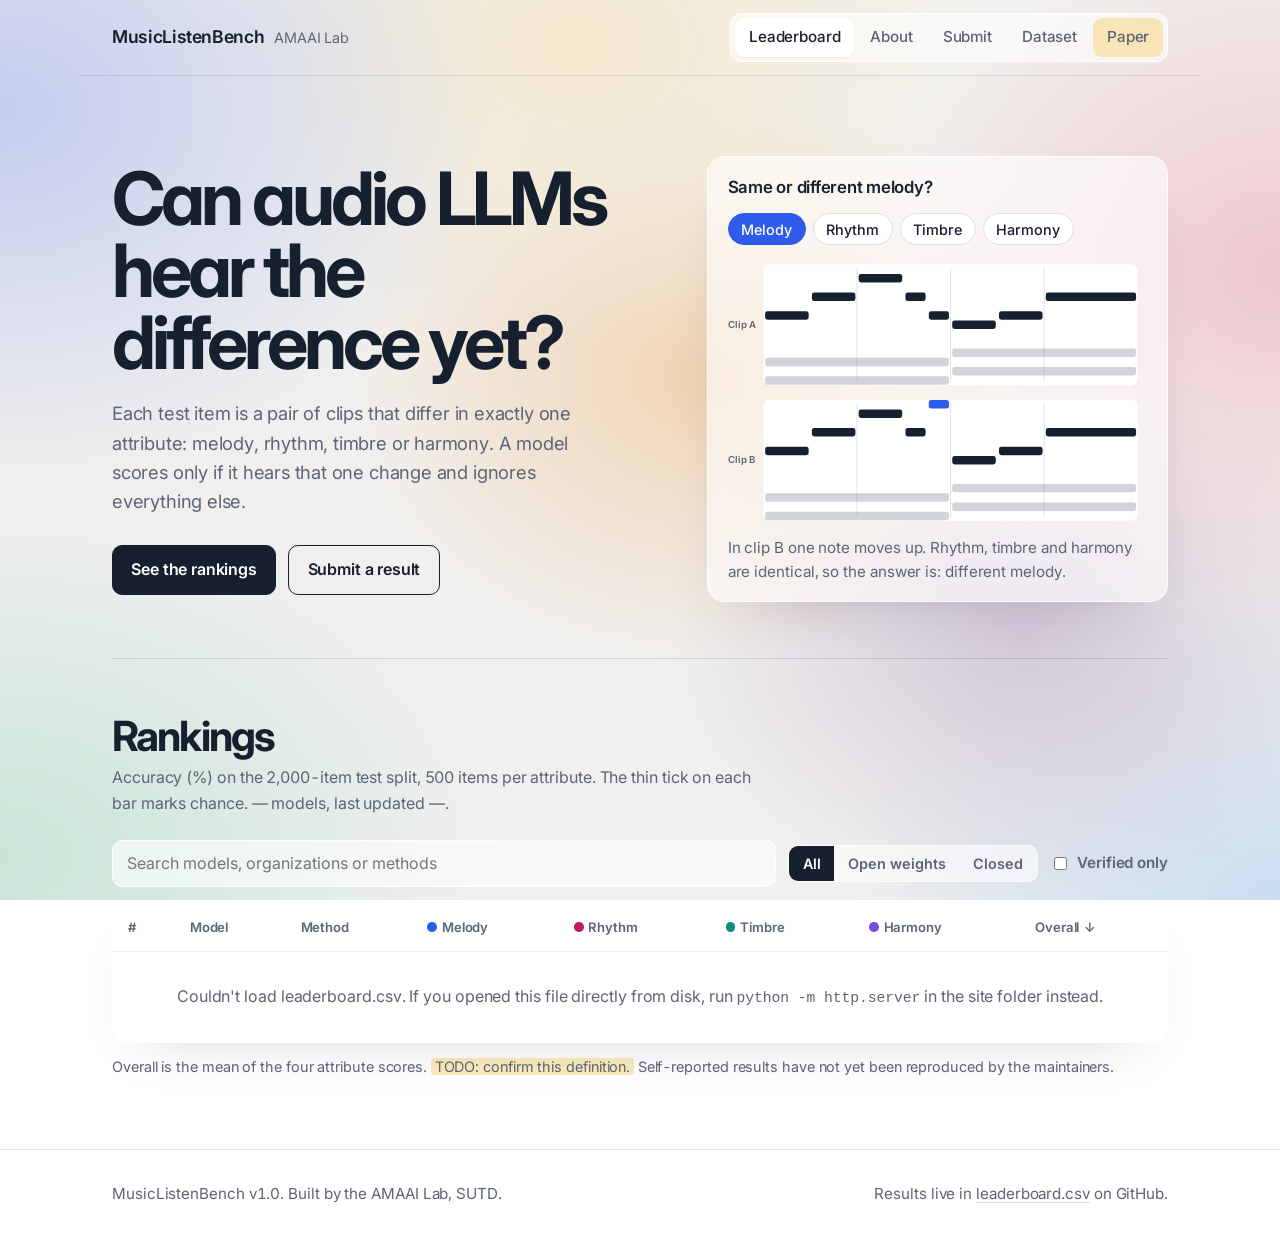
==== site/index.html @ 02675509 "init" ====
<!doctype html>
<html lang="en">
<head>
<title>MusicListenBench leaderboard: can audio LLMs hear the difference yet?</title>
<meta name="description" content="Leaderboard for MusicListenBench, a same-or-different listening benchmark for audio LLMs across melody, rhythm, timbre and harmony.">
<meta charset="utf-8">
<meta name="viewport" content="width=device-width, initial-scale=1">
<link rel="preconnect" href="https://fonts.googleapis.com">
<link rel="preconnect" href="https://fonts.gstatic.com" crossorigin>
<link href="https://fonts.googleapis.com/css2?family=Inter:opsz,wght@14..32,400;14..32,500;14..32,600;14..32,700&family=JetBrains+Mono:wght@400;500&display=swap" rel="stylesheet">
<link rel="stylesheet" href="assets/style.css">
<link rel="icon" href="data:image/svg+xml,<svg xmlns=%22http://www.w3.org/2000/svg%22 viewBox=%220 0 100 100%22><text y=%22.9em%22 font-size=%2290%22>🎧</text></svg>">
</head>
<body>
<a class="skip" href="#main">Skip to content</a>
<header class="site-head"><div class="wrap">
  <a class="brand" href="index.html"><b>MusicListenBench</b><span>AMAAI Lab</span></a>
  <nav class="nav" aria-label="Main">
    <a href="index.html" aria-current="page">Leaderboard</a>
    <a href="about.html" >About</a>
    <a href="submit.html" >Submit</a>
    <a data-link="datasetUrl" href="#">Dataset</a>
    <a data-link="paperUrl" href="#">Paper</a>
  </nav>
</div></header>
<main id="main" class="wrap">
  <div class="hero">
    <div>
      <h1>Can audio LLMs hear the difference yet?</h1>
      <p class="lede">Each test item is a pair of clips that differ in exactly one attribute: melody, rhythm, timbre or harmony. A model scores only if it hears that one change and ignores everything else.</p>
      <div class="actions">
        <a class="btn primary" href="#rankings">See the rankings</a>
        <a class="btn" href="submit.html">Submit a result</a>
      </div>
    </div>
    <figure class="pair" id="pair" aria-label="Example test item: two clips drawn as piano rolls">
      <p class="pair-q">Same or different melody?</p>
      <div class="aspects" role="group" aria-label="Choose which attribute clip B changes">
        <button type="button" data-aspect="melody" style="--c:var(--melody)">Melody</button>
        <button type="button" data-aspect="rhythm" style="--c:var(--rhythm)">Rhythm</button>
        <button type="button" data-aspect="timbre" style="--c:var(--timbre)">Timbre</button>
        <button type="button" data-aspect="harmony" style="--c:var(--harmony)">Harmony</button>
      </div>
      <svg role="img" aria-hidden="true"></svg>
      <figcaption class="pair-caption"></figcaption>
    </figure>
  </div>

  <section class="block" id="rankings" aria-labelledby="rankings-h">
    <h2 id="rankings-h">Rankings</h2>
    <p class="sub">Accuracy (%) on the 2,000-item test split, 500 items per attribute. The thin tick on each bar marks chance. <span id="stat-models">—</span> models, last updated <span id="stat-updated">—</span>.</p>
    <div class="controls">
      <input type="search" id="search" placeholder="Search models, organizations or methods" aria-label="Search the leaderboard">
      <div class="seg" id="access" role="group" aria-label="Filter by model access">
        <button type="button" data-access="all" aria-pressed="true">All</button>
        <button type="button" data-access="open" aria-pressed="false">Open weights</button>
        <button type="button" data-access="closed" aria-pressed="false">Closed</button>
      </div>
      <label class="check"><input type="checkbox" id="verified"> Verified only</label>
    </div>
    <div class="table-scroll">
      <table id="board">
        <thead><tr>
          <th scope="col">#</th>
          <th scope="col" data-sort="model"><button>Model</button></th>
          <th scope="col" data-sort="method"><button>Method</button></th>
          <th scope="col" data-sort="melody"><button><i class="dot" style="--c:var(--melody)"></i>Melody</button></th>
          <th scope="col" data-sort="rhythm"><button><i class="dot" style="--c:var(--rhythm)"></i>Rhythm</button></th>
          <th scope="col" data-sort="timbre"><button><i class="dot" style="--c:var(--timbre)"></i>Timbre</button></th>
          <th scope="col" data-sort="harmony"><button><i class="dot" style="--c:var(--harmony)"></i>Harmony</button></th>
          <th scope="col" data-sort="overall" aria-sort="descending"><button>Overall</button></th>
        </tr></thead>
        <tbody><tr><td colspan="8" class="empty">Loading results…</td></tr></tbody>
      </table>
    </div>
    <p class="table-note">Overall is the mean of the four attribute scores. <span class="todo">TODO: confirm this definition.</span> Self-reported results have not yet been reproduced by the maintainers.</p>
  </section>
</main>
<footer class="site-foot"><div class="wrap" id="foot"></div></footer>
<script src="assets/config.js"></script>
<script src="assets/app.js"></script>
</body>
</html>
---- site/assets/style.css ----
/* MusicListenBench — shared styles for GitHub Pages and the HF Space */
:root {
  --paper: #ffffff;
  --panel: #f1f3f7;
  --ink: #16202e;
  --muted: #5b6576;
  --rule: #d9dee7;
  --melody: #2f5bea;
  --rhythm: #c2185b;
  --timbre: #0e8f7e;
  --harmony: #7a4cd9;
  --focus: #2f5bea;
  --display: "Inter", "Inter Variable", -apple-system, "Segoe UI", system-ui, sans-serif;
  --body: "Inter", "Inter Variable", -apple-system, "Segoe UI", system-ui, sans-serif;
  --mono: "JetBrains Mono", ui-monospace, "SF Mono", Menlo, monospace;
  --measure: 66ch;
}
@media (prefers-color-scheme: dark) {
  :root {
    --paper: #121823; --panel: #1b2331; --ink: #e8ecf3; --muted: #9aa5b8; --rule: #2c3647;
    --melody: #7b9bff; --rhythm: #f06292; --timbre: #3cc7b2; --harmony: #b08cff; --focus: #7b9bff;
  }
}
*, *::before, *::after { box-sizing: border-box; }
html { -webkit-text-size-adjust: 100%; }

/* Soft pastel wash across the whole page, fixed while scrolling */
:root { --glass: rgba(255,255,255,.58); --glass-line: rgba(255,255,255,.75); }
@media (prefers-color-scheme: dark) { :root { --glass: rgba(20,24,33,.62); --glass-line: rgba(255,255,255,.08); } }
body { position: relative; isolation: isolate; background: transparent; }
body::before {
  content: ""; position: fixed; inset: 0; z-index: -1; pointer-events: none;
  background:
    radial-gradient(55% 60% at 0% 12%,   #c3cdef 0%, transparent 70%),
    radial-gradient(45% 45% at 45% 5%,   #f5ead0 0%, transparent 70%),
    radial-gradient(40% 45% at 55% 42%,  #f0d4b4 0%, transparent 70%),
    radial-gradient(45% 55% at 100% 30%, #efc9cf 0%, transparent 70%),
    radial-gradient(40% 45% at 80% 70%,  #d3c8d8 0%, transparent 70%),
    radial-gradient(55% 55% at 0% 95%,   #c7e5d8 0%, transparent 70%),
    radial-gradient(50% 50% at 100% 100%,#c9def1 0%, transparent 70%),
    #f1f0ee;
}
@media (prefers-color-scheme: dark) {
  body::before {
    background:
      radial-gradient(55% 60% at 0% 12%,   #26304f 0%, transparent 70%),
      radial-gradient(45% 45% at 50% 20%,  #3a3326 0%, transparent 70%),
      radial-gradient(45% 55% at 100% 30%, #402a33 0%, transparent 70%),
      radial-gradient(55% 55% at 0% 95%,   #1e3a31 0%, transparent 70%),
      radial-gradient(50% 50% at 100% 100%,#1f3244 0%, transparent 70%),
      #14171e;
  }
  .pair { border-color: var(--glass-line) !important; }
}
body {
  margin: 0; color: var(--ink);
  font: 400 1rem/1.6 var(--body); letter-spacing: -.005em; -webkit-font-smoothing: antialiased;
  font-feature-settings: "tnum" 1;
}
a { color: inherit; text-decoration-color: var(--rule); text-underline-offset: 3px; }
a:hover { text-decoration-color: currentColor; }
:focus-visible { outline: 2px solid var(--focus); outline-offset: 3px; border-radius: 4px; }
.wrap { max-width: 1120px; margin: 0 auto; padding: 0 clamp(1rem, 4vw, 2rem); }
.skip { position: absolute; left: -999px; }
.skip:focus { left: 1rem; top: 1rem; background: var(--paper); padding: .5rem 1rem; z-index: 10; }

/* Header */
.site-head { position: relative; }
.site-head .wrap { border-bottom: 1px solid color-mix(in srgb, var(--ink) 10%, transparent); display: flex; align-items: center; justify-content: space-between; gap: 1rem; min-height: 76px; flex-wrap: wrap; }
.brand { display: flex; align-items: baseline; gap: .6rem; text-decoration: none; }
.brand b { font: 600 1.1rem/1 var(--display); letter-spacing: -.02em; }
.brand span { color: var(--muted); font-size: .9rem; }
.nav { display: flex; gap: .15rem; flex-wrap: wrap; padding: .25rem; border-radius: 12px; background: var(--glass); border: 1px solid var(--glass-line); }
.nav a { text-decoration: none; padding: .45rem .85rem; border-radius: 9px; color: var(--muted); font-weight: 500; font-size: .95rem; }
.nav a:hover { color: var(--ink); background: var(--glass); }
.nav a[aria-current="page"] { color: var(--ink); background: var(--paper); box-shadow: 0 1px 2px rgba(0,0,0,.06); }

/* Hero */
.hero { display: grid; grid-template-columns: minmax(0, 1.15fr) minmax(0, 1fr); gap: clamp(2rem, 5vw, 4rem); align-items: center; padding: clamp(2.5rem, 7vw, 5rem) 0 clamp(2rem, 5vw, 3.5rem); }
.hero h1 { font: 700 clamp(2.6rem, 6vw, 4.6rem)/.98 var(--display); letter-spacing: -.055em; margin: 0 0 1.25rem; max-width: 12ch; font-feature-settings: "ss01", "cv11"; }
.lede { font-size: 1.15rem; letter-spacing: -.01em; color: var(--muted); max-width: 42ch; margin: 0 0 1.75rem; }
.actions { display: flex; gap: .75rem; flex-wrap: wrap; }
.btn { display: inline-flex; align-items: center; padding: .7rem 1.15rem; border-radius: 10px; font-weight: 600; letter-spacing: -.01em; text-decoration: none; border: 1.5px solid var(--ink); }
.btn.primary { background: var(--ink); color: var(--paper); }
.btn:hover { transform: translateY(-1px); }

/* Pair widget: the one bold element */
.pair { margin: 0; background: var(--glass); -webkit-backdrop-filter: blur(12px); backdrop-filter: blur(12px); border: 1px solid color-mix(in srgb, #fff 60%, transparent); box-shadow: 0 24px 60px -40px rgba(60,40,80,.35); border-color: var(--glass-line); border-radius: 18px; padding: 1.25rem 1.25rem 1rem; }
.pair-q { font: 600 1.05rem/1.3 var(--display); letter-spacing: -.015em; margin: 0 0 .9rem; }
.aspects { display: flex; gap: .4rem; flex-wrap: wrap; margin-bottom: 1rem; }
.aspects button {
  font: 500 .9rem var(--body); cursor: pointer; padding: .4rem .8rem; border-radius: 999px;
  border: 1.5px solid var(--rule); background: var(--paper); color: var(--ink);
}
.aspects button[aria-pressed="true"] { border-color: var(--c); background: var(--c); color: #fff; }
.pair svg { width: 100%; height: auto; display: block; }
.pair-caption { margin: .75rem 0 0; color: var(--muted); font-size: .95rem; min-height: 3em; }
.lane-label { font: 600 12px var(--body); fill: var(--muted); }
.note { transition: y .35s ease, x .35s ease, width .35s ease, fill .35s ease; }
@media (prefers-reduced-motion: reduce) { .note, .btn { transition: none; } .btn:hover { transform: none; } }

/* Sections */
section.block { padding: clamp(2rem, 5vw, 3.5rem) 0; border-top: 1px solid color-mix(in srgb, var(--ink) 12%, transparent); }
h2 { font: 700 clamp(1.8rem, 3.4vw, 2.6rem)/1.02 var(--display); letter-spacing: -.045em; margin: 0 0 .5rem; }
h3 { font: 600 1.15rem/1.3 var(--display); letter-spacing: -.015em; margin: 1.75rem 0 .4rem; }
.sub { color: var(--muted); margin: 0 0 1.5rem; max-width: var(--measure); }
.prose { max-width: var(--measure); }
.prose p, .prose li { margin: 0 0 .9rem; }
.todo { background: color-mix(in srgb, #f5c542 35%, transparent); padding: 0 .25em; border-radius: 3px; }

/* Leaderboard controls */
.controls { display: flex; gap: .75rem; flex-wrap: wrap; align-items: center; margin-bottom: 1rem; }
.controls input[type="search"] {
  flex: 1 1 240px; font: inherit; padding: .6rem .9rem; border-radius: 10px;
  border: 1px solid var(--glass-line); background: var(--glass); color: var(--ink);
}
.seg { display: inline-flex; background: var(--glass); border: 1px solid var(--glass-line); border-radius: 10px; overflow: hidden; }
.seg button { font: 600 .9rem var(--body); padding: .55rem .85rem; border: 0; background: transparent; color: var(--muted); cursor: pointer; }
.seg button[aria-pressed="true"] { background: var(--ink); color: var(--paper); }
.check { display: inline-flex; gap: .45rem; align-items: center; color: var(--muted); font-weight: 600; font-size: .95rem; }

/* Table */
.table-scroll { overflow-x: auto; border: 1px solid var(--glass-line); border-radius: 16px; background: var(--glass); -webkit-backdrop-filter: blur(16px); backdrop-filter: blur(16px); box-shadow: 0 24px 60px -40px rgba(60,40,80,.35); }
table { border-collapse: collapse; width: 100%; min-width: 860px; }
th, td { padding: .8rem .95rem; text-align: left; border-bottom: 1px solid color-mix(in srgb, var(--ink) 8%, transparent); vertical-align: middle; }
tbody tr:last-child td { border-bottom: 0; }
th { font-size: .82rem; color: var(--muted); font-weight: 600; background: transparent; white-space: nowrap; }
th button { all: unset; cursor: pointer; display: inline-flex; gap: .3rem; align-items: center; }
th button:focus-visible { outline: 2px solid var(--focus); outline-offset: 2px; }
th[aria-sort="descending"] button::after { content: "↓"; }
th[aria-sort="ascending"] button::after { content: "↑"; }
th .dot { width: .6rem; height: .6rem; border-radius: 50%; background: var(--c); display: inline-block; }
td.num { width: 11%; }
.rank { font: 500 .85rem var(--mono); color: var(--muted); width: 3rem; }
.model b { display: block; font-weight: 700; }
.model small { color: var(--muted); }
td.method { white-space: nowrap; }
.tags { margin-top: .3rem; }
.tag { display: inline-block; font-size: .78rem; font-weight: 700; padding: .1rem .5rem; border-radius: 999px; background: var(--panel); color: var(--muted); margin-right: .35rem; }
.tag.self { background: transparent; border: 1px dashed var(--rule); }
.score { display: grid; gap: .3rem; }
.score span { font-weight: 700; }
.bar { height: 5px; border-radius: 3px; background: var(--rule); position: relative; overflow: hidden; }
.bar i { position: absolute; inset: 0 auto 0 0; background: var(--c); border-radius: 3px; }
.bar::after { content: ""; position: absolute; left: var(--chance, 50%); top: -2px; bottom: -2px; width: 1.5px; background: var(--ink); opacity: .45; }
td.overall span { font-size: 1.1rem; }
tr.baseline td { color: var(--muted); font-style: italic; }
tr.baseline .bar i { opacity: .35; }
.empty { padding: 2rem; text-align: center; color: var(--muted); }
.table-note { color: var(--muted); font-size: .9rem; margin-top: .75rem; }

/* Aspect cards on About */
.aspect-list { display: grid; grid-template-columns: repeat(auto-fit, minmax(230px, 1fr)); gap: 1.5rem 2rem; margin: 1.5rem 0; padding: 0; list-style: none; }
.aspect-list li { border-top: 3px solid var(--c); padding-top: .75rem; }
.aspect-list b { font: 700 1.15rem var(--display); display: block; margin-bottom: .25rem; }

/* Steps on Submit (a real sequence) */
ol.steps { counter-reset: s; list-style: none; padding: 0; max-width: var(--measure); }
ol.steps > li { counter-increment: s; position: relative; padding-left: 3rem; margin-bottom: 1.5rem; }
ol.steps > li::before { content: counter(s); position: absolute; left: 0; top: 0; width: 2rem; height: 2rem; border-radius: 50%; background: var(--ink); color: var(--paper); display: grid; place-items: center; font: 700 .95rem var(--display); }
pre { font-family: var(--mono); background: var(--glass); border: 1px solid var(--glass-line); padding: 1rem; border-radius: 10px; overflow-x: auto; font-size: .88rem; }
code { font-size: .92em; }

/* Footer */
.site-foot { border-top: 1px solid color-mix(in srgb, var(--ink) 10%, transparent); padding: 2rem 0 3rem; color: var(--muted); font-size: .95rem; }
.site-foot .wrap { display: flex; justify-content: space-between; gap: 1rem; flex-wrap: wrap; }

@media (max-width: 860px) {
  .hero { grid-template-columns: 1fr; }
}
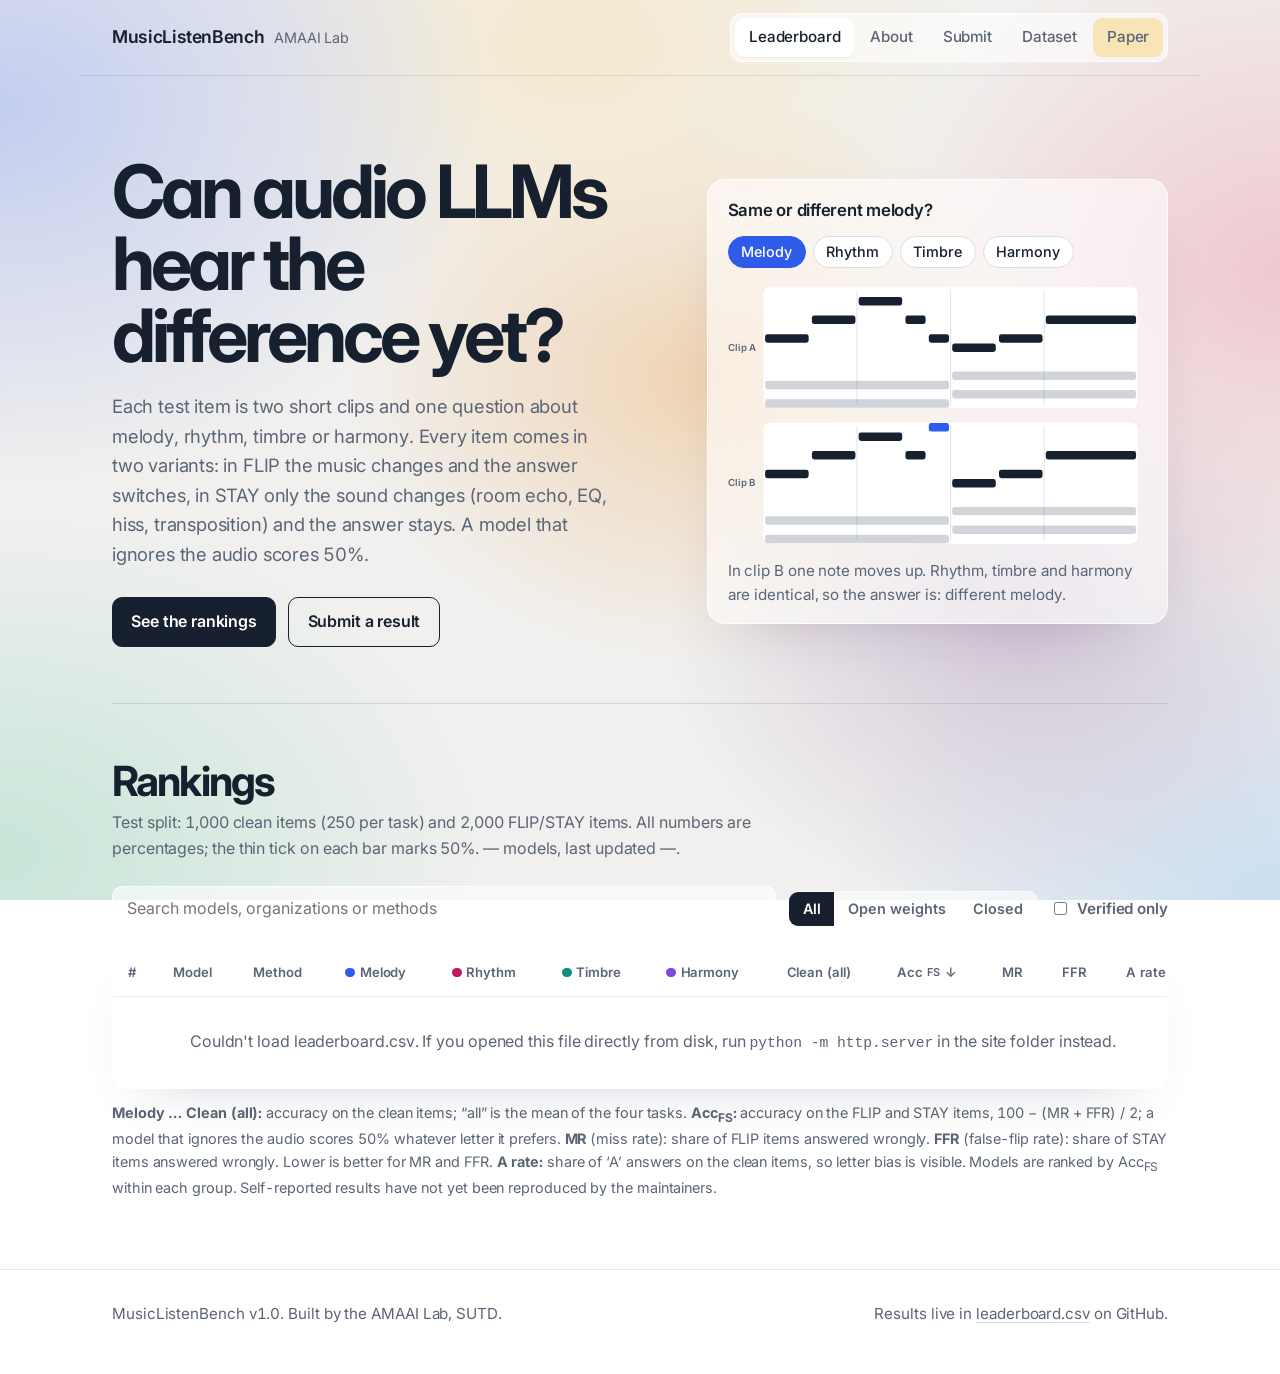
==== commit eb2dff15: "Add code, item files and leaderboard" ====
--- a/site/index.html
+++ b/site/index.html
@@ -27,7 +27,7 @@
   <div class="hero">
     <div>
       <h1>Can audio LLMs hear the difference yet?</h1>
-      <p class="lede">Each test item is a pair of clips that differ in exactly one attribute: melody, rhythm, timbre or harmony. A model scores only if it hears that one change and ignores everything else.</p>
+      <p class="lede">Each test item is two short clips and one question about melody, rhythm, timbre or harmony. Every item comes in two variants: in FLIP the music changes and the answer switches, in STAY only the sound changes (room echo, EQ, hiss, transposition) and the answer stays. A model that ignores the audio scores 50%.</p>
       <div class="actions">
         <a class="btn primary" href="#rankings">See the rankings</a>
         <a class="btn" href="submit.html">Submit a result</a>
@@ -48,7 +48,7 @@
 
   <section class="block" id="rankings" aria-labelledby="rankings-h">
     <h2 id="rankings-h">Rankings</h2>
-    <p class="sub">Accuracy (%) on the 2,000-item test split, 500 items per attribute. The thin tick on each bar marks chance. <span id="stat-models">—</span> models, last updated <span id="stat-updated">—</span>.</p>
+    <p class="sub">Test split: 1,000 clean items (250 per task) and 2,000 FLIP/STAY items. All numbers are percentages; the thin tick on each bar marks 50%. <span id="stat-models">—</span> models, last updated <span id="stat-updated">—</span>.</p>
     <div class="controls">
       <input type="search" id="search" placeholder="Search models, organizations or methods" aria-label="Search the leaderboard">
       <div class="seg" id="access" role="group" aria-label="Filter by model access">
@@ -68,12 +68,16 @@
           <th scope="col" data-sort="rhythm"><button><i class="dot" style="--c:var(--rhythm)"></i>Rhythm</button></th>
           <th scope="col" data-sort="timbre"><button><i class="dot" style="--c:var(--timbre)"></i>Timbre</button></th>
           <th scope="col" data-sort="harmony"><button><i class="dot" style="--c:var(--harmony)"></i>Harmony</button></th>
-          <th scope="col" data-sort="overall" aria-sort="descending"><button>Overall</button></th>
+          <th scope="col" data-sort="overall" title="Clean accuracy on all 1,000 clean items"><button>Clean (all)</button></th>
+          <th scope="col" data-sort="acc_fs" aria-sort="descending" title="FLIP/STAY accuracy = 100 − (MR + FFR) / 2"><button>Acc<sub>FS</sub></button></th>
+          <th scope="col" data-sort="miss_rate" title="Miss rate: share of FLIP items answered wrongly (lower is better)"><button>MR</button></th>
+          <th scope="col" data-sort="false_flip_rate" title="False-flip rate: share of STAY items answered wrongly (lower is better)"><button>FFR</button></th>
+          <th scope="col" data-sort="a_rate" title="Share of the answer ‘A’ on the clean items; 52.8% of the correct answers are ‘A’"><button>A rate</button></th>
         </tr></thead>
-        <tbody><tr><td colspan="8" class="empty">Loading results…</td></tr></tbody>
+        <tbody><tr><td colspan="12" class="empty">Loading results…</td></tr></tbody>
       </table>
     </div>
-    <p class="table-note">Overall is the mean of the four attribute scores. <span class="todo">TODO: confirm this definition.</span> Self-reported results have not yet been reproduced by the maintainers.</p>
+    <p class="table-note"><b>Melody … Clean (all):</b> accuracy on the clean items; “all” is the mean of the four tasks. <b>Acc<sub>FS</sub>:</b> accuracy on the FLIP and STAY items, 100 − (MR + FFR) / 2; a model that ignores the audio scores 50% whatever letter it prefers. <b>MR</b> (miss rate): share of FLIP items answered wrongly. <b>FFR</b> (false-flip rate): share of STAY items answered wrongly. Lower is better for MR and FFR. <b>A rate:</b> share of ‘A’ answers on the clean items, so letter bias is visible. Models are ranked by Acc<sub>FS</sub> within each group. Self-reported results have not yet been reproduced by the maintainers.</p>
   </section>
 </main>
 <footer class="site-foot"><div class="wrap" id="foot"></div></footer>
--- a/site/assets/style.css
+++ b/site/assets/style.css
@@ -168,3 +168,10 @@
 @media (max-width: 860px) {
   .hero { grid-template-columns: 1fr; }
 }
+
+/* leaderboard with FLIP/STAY columns */
+table { min-width: 1080px; }
+td.num { width: 7%; }
+td.plain span { font-weight: 600; font-variant-numeric: tabular-nums; }
+tr.group th { background: color-mix(in srgb, var(--ink) 6%, transparent); color: var(--ink); font-size: .85rem; padding: .55rem .95rem; }
+.model small.note { display: block; margin-top: .15rem; }
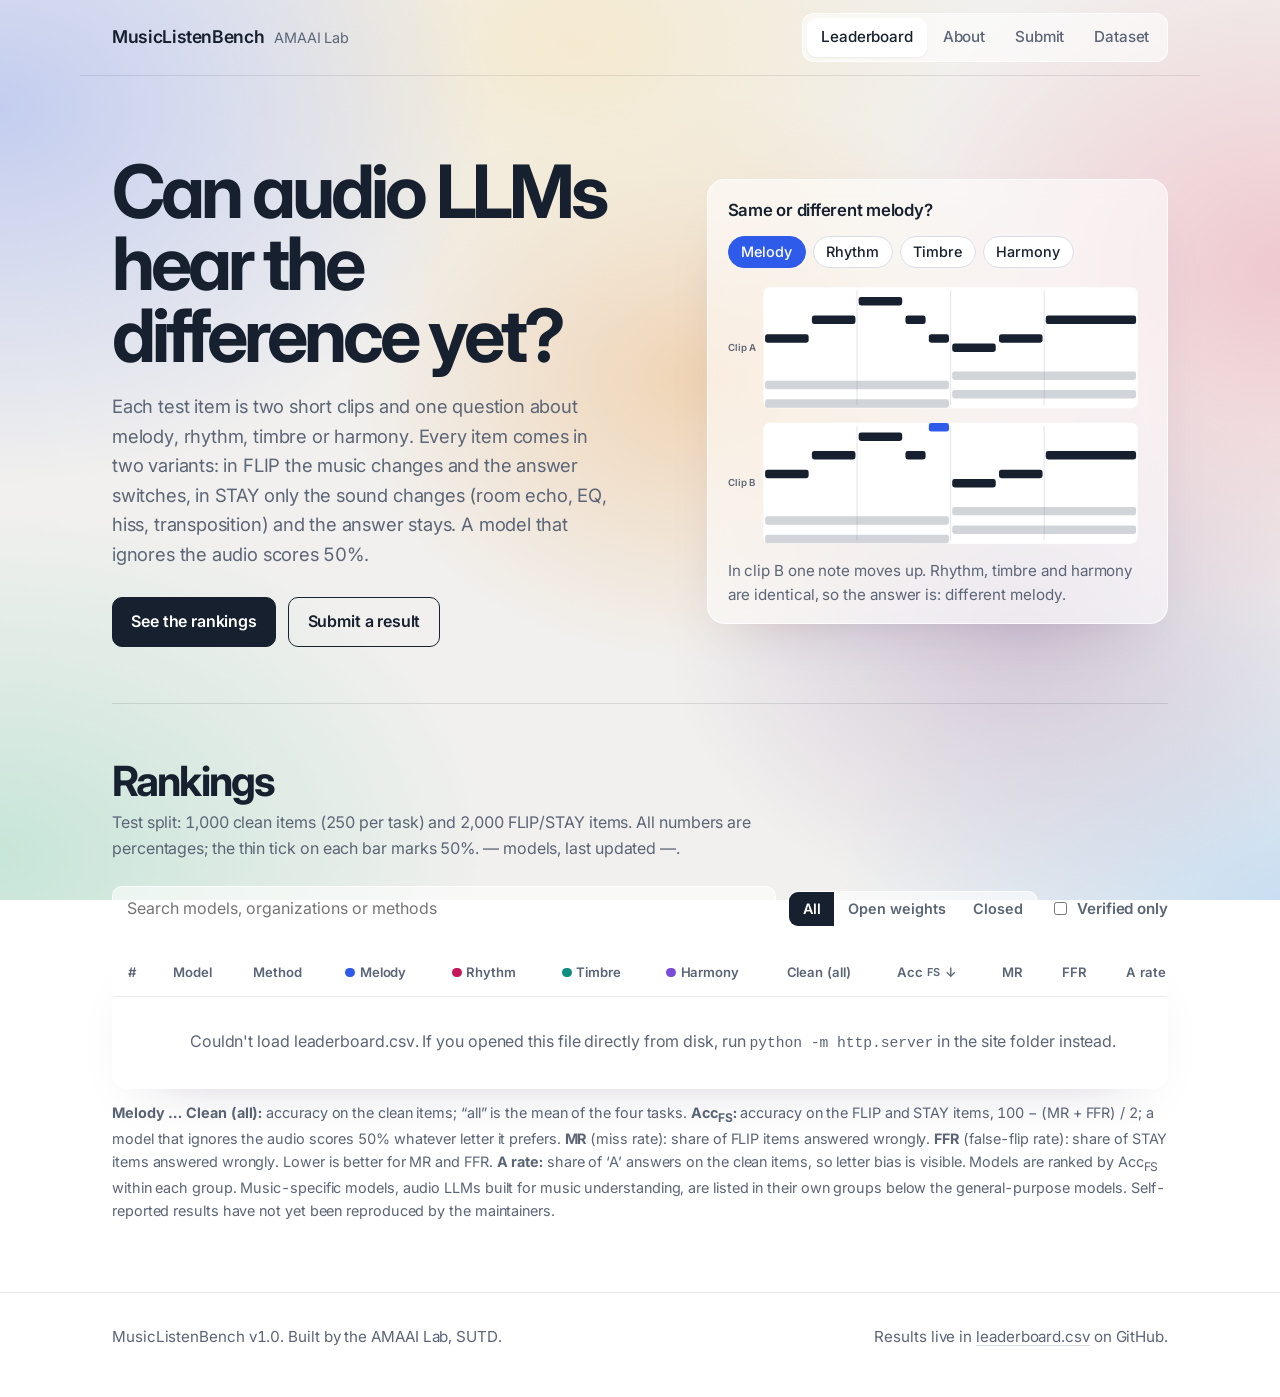
==== commit ae46d22b: "Add music-specific models, add domain column" ====
--- a/site/index.html
+++ b/site/index.html
@@ -77,7 +77,7 @@
         <tbody><tr><td colspan="12" class="empty">Loading results…</td></tr></tbody>
       </table>
     </div>
-    <p class="table-note"><b>Melody … Clean (all):</b> accuracy on the clean items; “all” is the mean of the four tasks. <b>Acc<sub>FS</sub>:</b> accuracy on the FLIP and STAY items, 100 − (MR + FFR) / 2; a model that ignores the audio scores 50% whatever letter it prefers. <b>MR</b> (miss rate): share of FLIP items answered wrongly. <b>FFR</b> (false-flip rate): share of STAY items answered wrongly. Lower is better for MR and FFR. <b>A rate:</b> share of ‘A’ answers on the clean items, so letter bias is visible. Models are ranked by Acc<sub>FS</sub> within each group. Self-reported results have not yet been reproduced by the maintainers.</p>
+    <p class="table-note"><b>Melody … Clean (all):</b> accuracy on the clean items; “all” is the mean of the four tasks. <b>Acc<sub>FS</sub>:</b> accuracy on the FLIP and STAY items, 100 − (MR + FFR) / 2; a model that ignores the audio scores 50% whatever letter it prefers. <b>MR</b> (miss rate): share of FLIP items answered wrongly. <b>FFR</b> (false-flip rate): share of STAY items answered wrongly. Lower is better for MR and FFR. <b>A rate:</b> share of ‘A’ answers on the clean items, so letter bias is visible. Models are ranked by Acc<sub>FS</sub> within each group. Music-specific models, audio LLMs built for music understanding, are listed in their own groups below the general-purpose models. Self-reported results have not yet been reproduced by the maintainers.</p>
   </section>
 </main>
 <footer class="site-foot"><div class="wrap" id="foot"></div></footer>
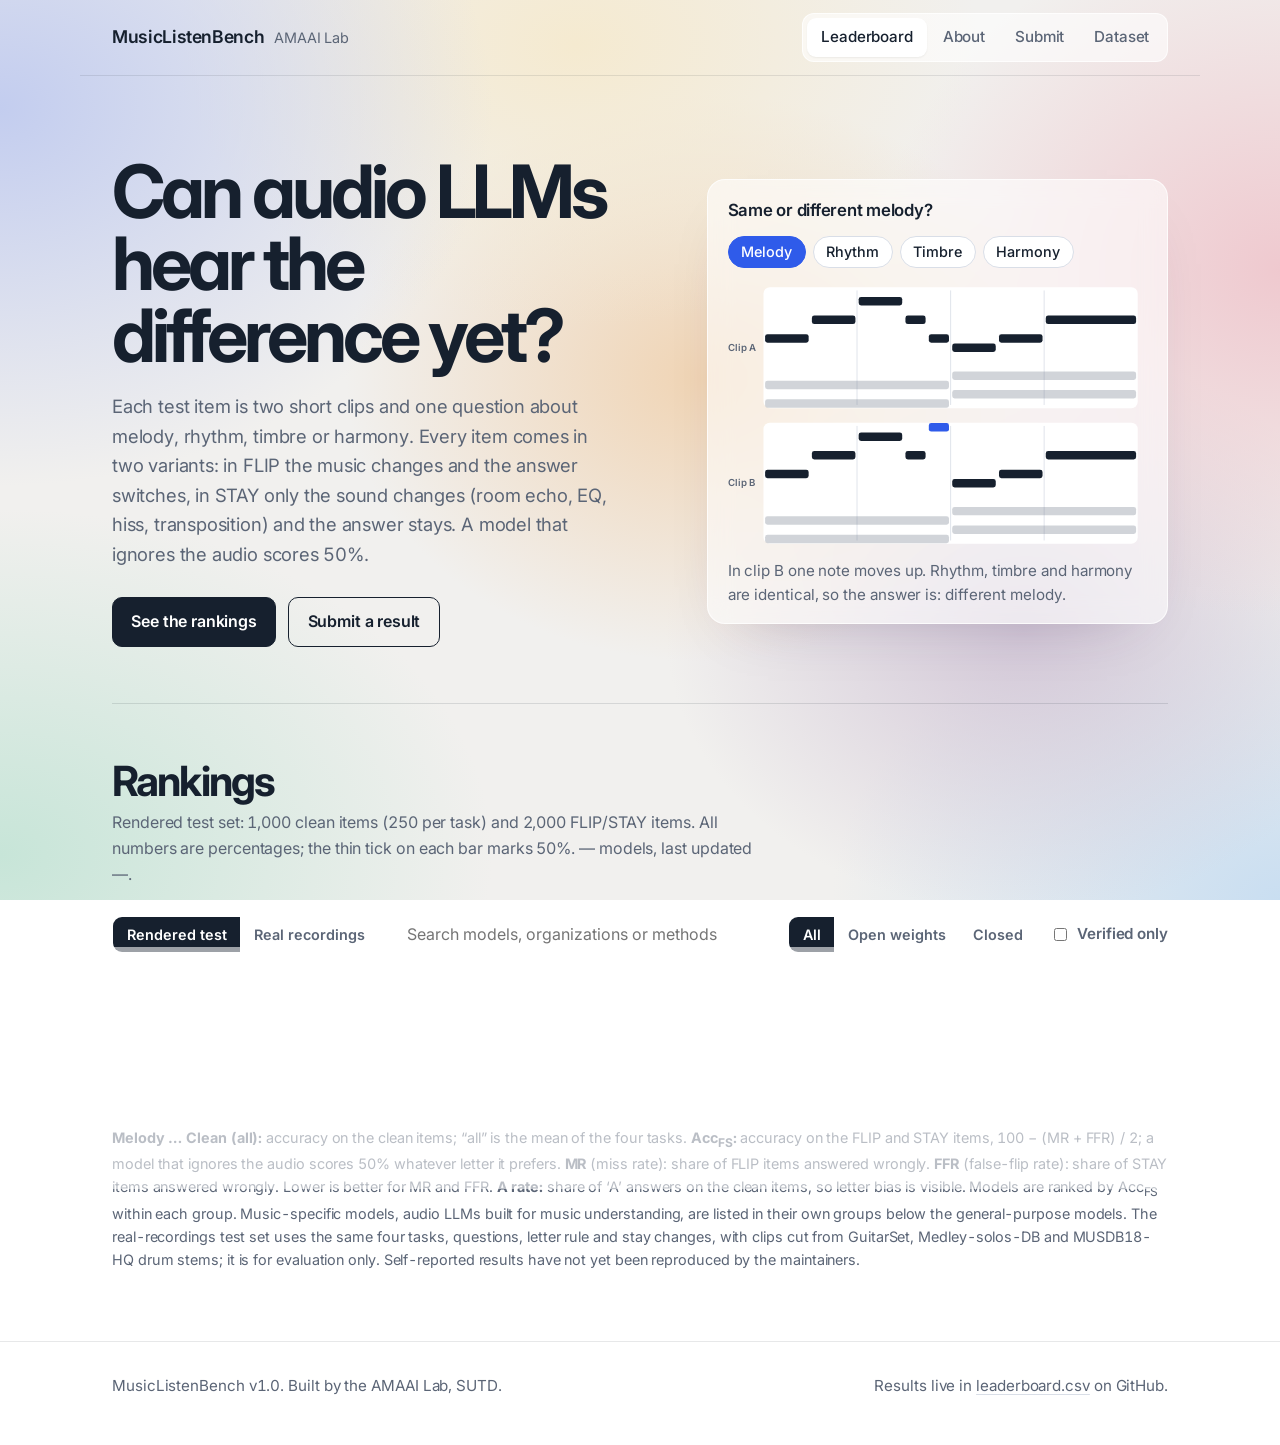
==== commit cfa3ab3d: "Add real-recordings test set results to the leaderboard New real_* columns (clean accuracy per task," ====
--- a/site/index.html
+++ b/site/index.html
@@ -48,8 +48,13 @@
 
   <section class="block" id="rankings" aria-labelledby="rankings-h">
     <h2 id="rankings-h">Rankings</h2>
-    <p class="sub">Test split: 1,000 clean items (250 per task) and 2,000 FLIP/STAY items. All numbers are percentages; the thin tick on each bar marks 50%. <span id="stat-models">—</span> models, last updated <span id="stat-updated">—</span>.</p>
+    <p class="sub" data-set-text="rendered">Rendered test set: 1,000 clean items (250 per task) and 2,000 FLIP/STAY items. All numbers are percentages; the thin tick on each bar marks 50%. <span id="stat-models">—</span> models, last updated <span id="stat-updated">—</span>.</p>
+    <p class="sub" data-set-text="real" hidden>Real-recordings test set: 600 clean items (150 per task) and 1,200 FLIP/STAY items, built from guitar, instrument and drum recordings; no model is trained on it. A reply without an answer letter counts as wrong. All numbers are percentages; the thin tick on each bar marks 50%. Models not yet run on this set show “—”.</p>
     <div class="controls">
+      <div class="seg" id="testset" role="group" aria-label="Choose the test set">
+        <button type="button" data-set="rendered" aria-pressed="true">Rendered test</button>
+        <button type="button" data-set="real" aria-pressed="false">Real recordings</button>
+      </div>
       <input type="search" id="search" placeholder="Search models, organizations or methods" aria-label="Search the leaderboard">
       <div class="seg" id="access" role="group" aria-label="Filter by model access">
         <button type="button" data-access="all" aria-pressed="true">All</button>
@@ -68,16 +73,16 @@
           <th scope="col" data-sort="rhythm"><button><i class="dot" style="--c:var(--rhythm)"></i>Rhythm</button></th>
           <th scope="col" data-sort="timbre"><button><i class="dot" style="--c:var(--timbre)"></i>Timbre</button></th>
           <th scope="col" data-sort="harmony"><button><i class="dot" style="--c:var(--harmony)"></i>Harmony</button></th>
-          <th scope="col" data-sort="overall" title="Clean accuracy on all 1,000 clean items"><button>Clean (all)</button></th>
+          <th scope="col" data-sort="overall" title="Clean accuracy on all clean items of the chosen test set"><button>Clean (all)</button></th>
           <th scope="col" data-sort="acc_fs" aria-sort="descending" title="FLIP/STAY accuracy = 100 − (MR + FFR) / 2"><button>Acc<sub>FS</sub></button></th>
           <th scope="col" data-sort="miss_rate" title="Miss rate: share of FLIP items answered wrongly (lower is better)"><button>MR</button></th>
           <th scope="col" data-sort="false_flip_rate" title="False-flip rate: share of STAY items answered wrongly (lower is better)"><button>FFR</button></th>
-          <th scope="col" data-sort="a_rate" title="Share of the answer ‘A’ on the clean items; 52.8% of the correct answers are ‘A’"><button>A rate</button></th>
+          <th scope="col" data-sort="a_rate" title="Share of the answer ‘A’ on the clean items (52.8% of the correct answers are ‘A’ on the rendered test, 51.7% on the real one)"><button>A rate</button></th>
         </tr></thead>
         <tbody><tr><td colspan="12" class="empty">Loading results…</td></tr></tbody>
       </table>
     </div>
-    <p class="table-note"><b>Melody … Clean (all):</b> accuracy on the clean items; “all” is the mean of the four tasks. <b>Acc<sub>FS</sub>:</b> accuracy on the FLIP and STAY items, 100 − (MR + FFR) / 2; a model that ignores the audio scores 50% whatever letter it prefers. <b>MR</b> (miss rate): share of FLIP items answered wrongly. <b>FFR</b> (false-flip rate): share of STAY items answered wrongly. Lower is better for MR and FFR. <b>A rate:</b> share of ‘A’ answers on the clean items, so letter bias is visible. Models are ranked by Acc<sub>FS</sub> within each group. Music-specific models, audio LLMs built for music understanding, are listed in their own groups below the general-purpose models. Self-reported results have not yet been reproduced by the maintainers.</p>
+    <p class="table-note"><b>Melody … Clean (all):</b> accuracy on the clean items; “all” is the mean of the four tasks. <b>Acc<sub>FS</sub>:</b> accuracy on the FLIP and STAY items, 100 − (MR + FFR) / 2; a model that ignores the audio scores 50% whatever letter it prefers. <b>MR</b> (miss rate): share of FLIP items answered wrongly. <b>FFR</b> (false-flip rate): share of STAY items answered wrongly. Lower is better for MR and FFR. <b>A rate:</b> share of ‘A’ answers on the clean items, so letter bias is visible. Models are ranked by Acc<sub>FS</sub> within each group. Music-specific models, audio LLMs built for music understanding, are listed in their own groups below the general-purpose models. The real-recordings test set uses the same four tasks, questions, letter rule and stay changes, with clips cut from GuitarSet, Medley-solos-DB and MUSDB18-HQ drum stems; it is for evaluation only. Self-reported results have not yet been reproduced by the maintainers.</p>
   </section>
 </main>
 <footer class="site-foot"><div class="wrap" id="foot"></div></footer>
